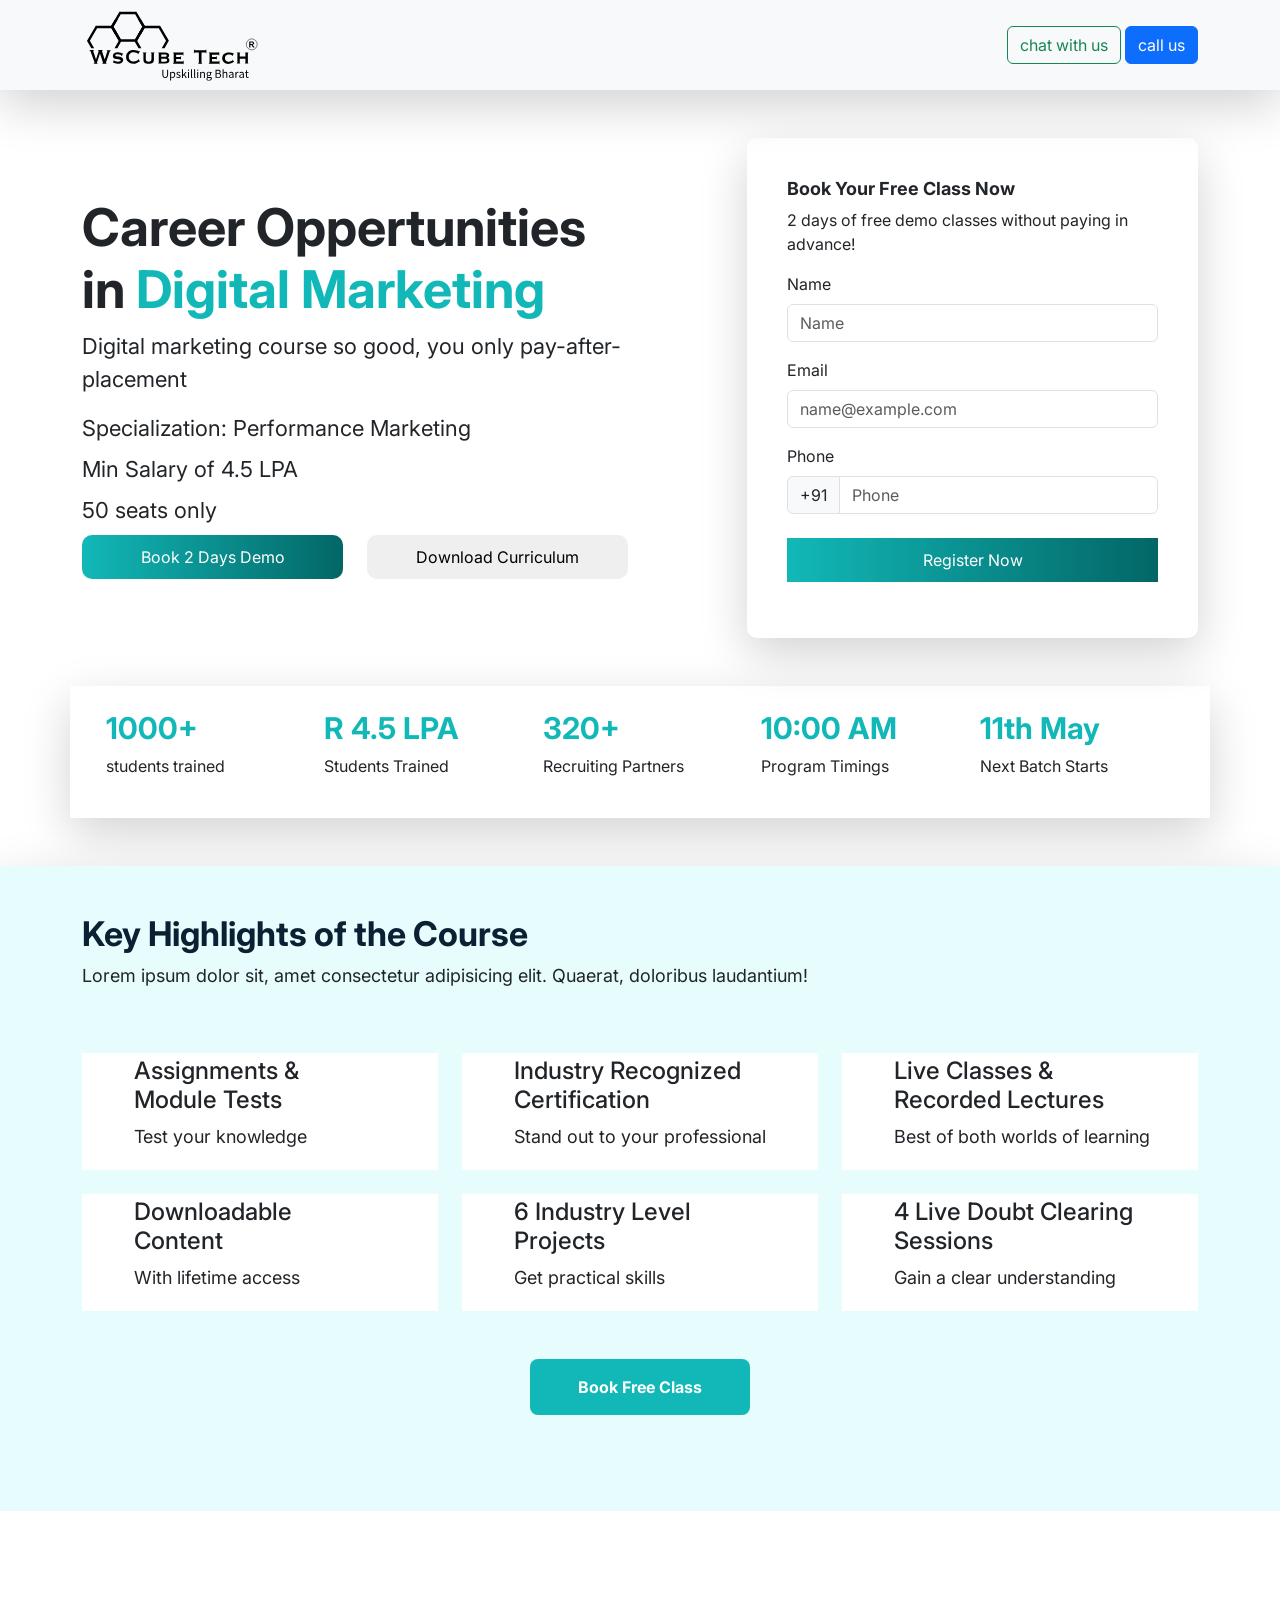
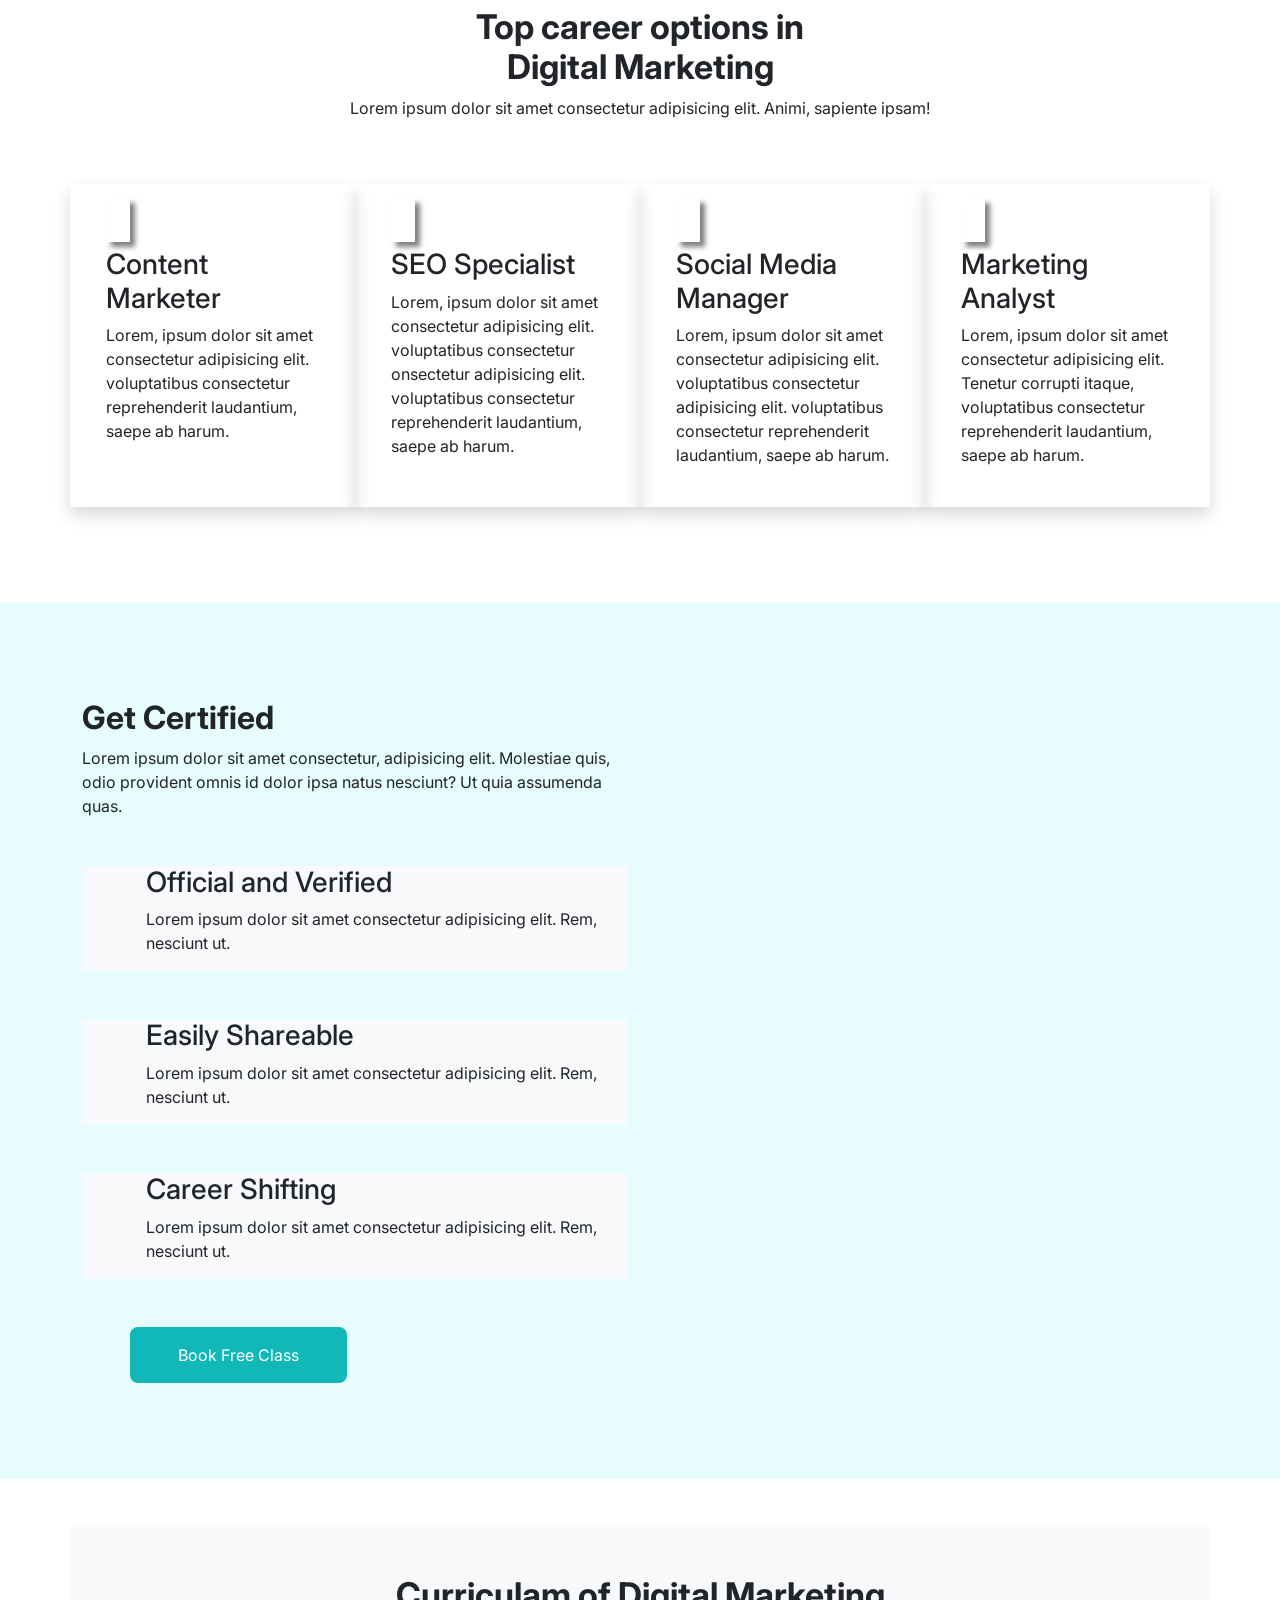
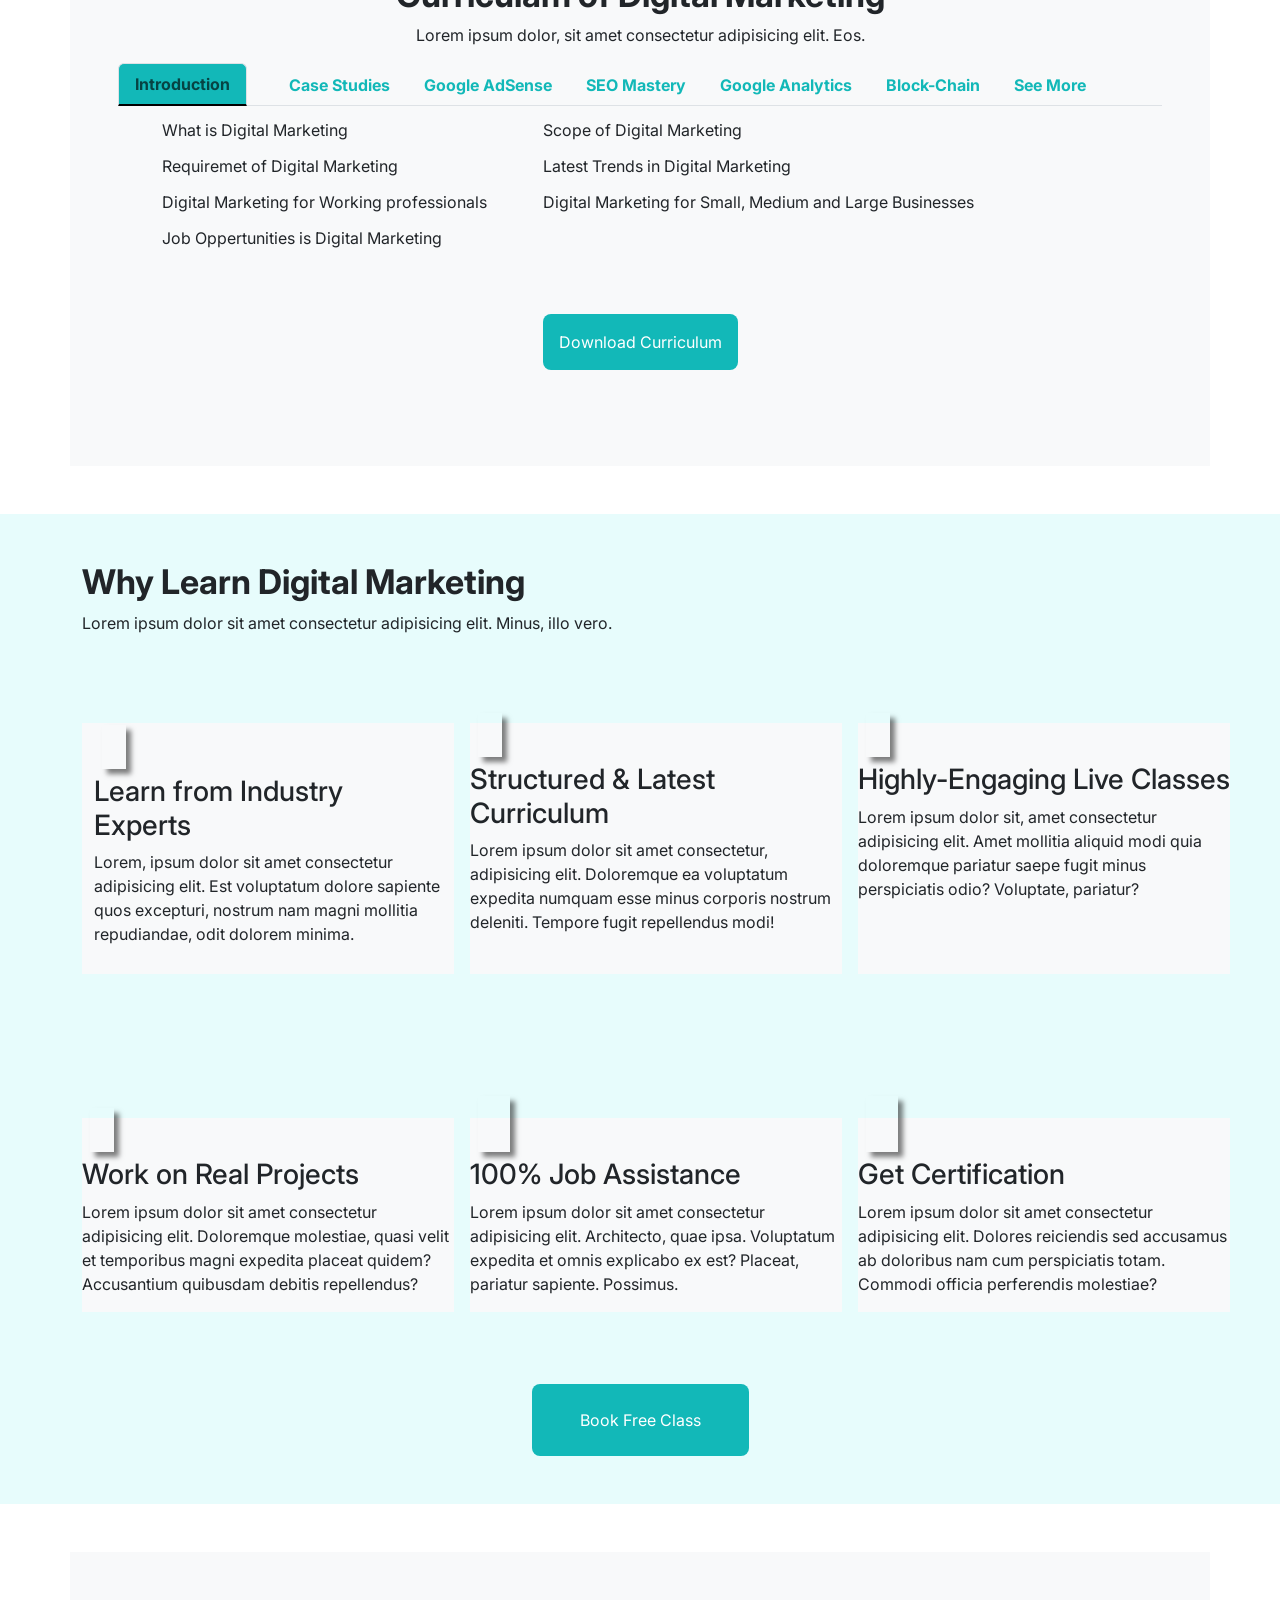
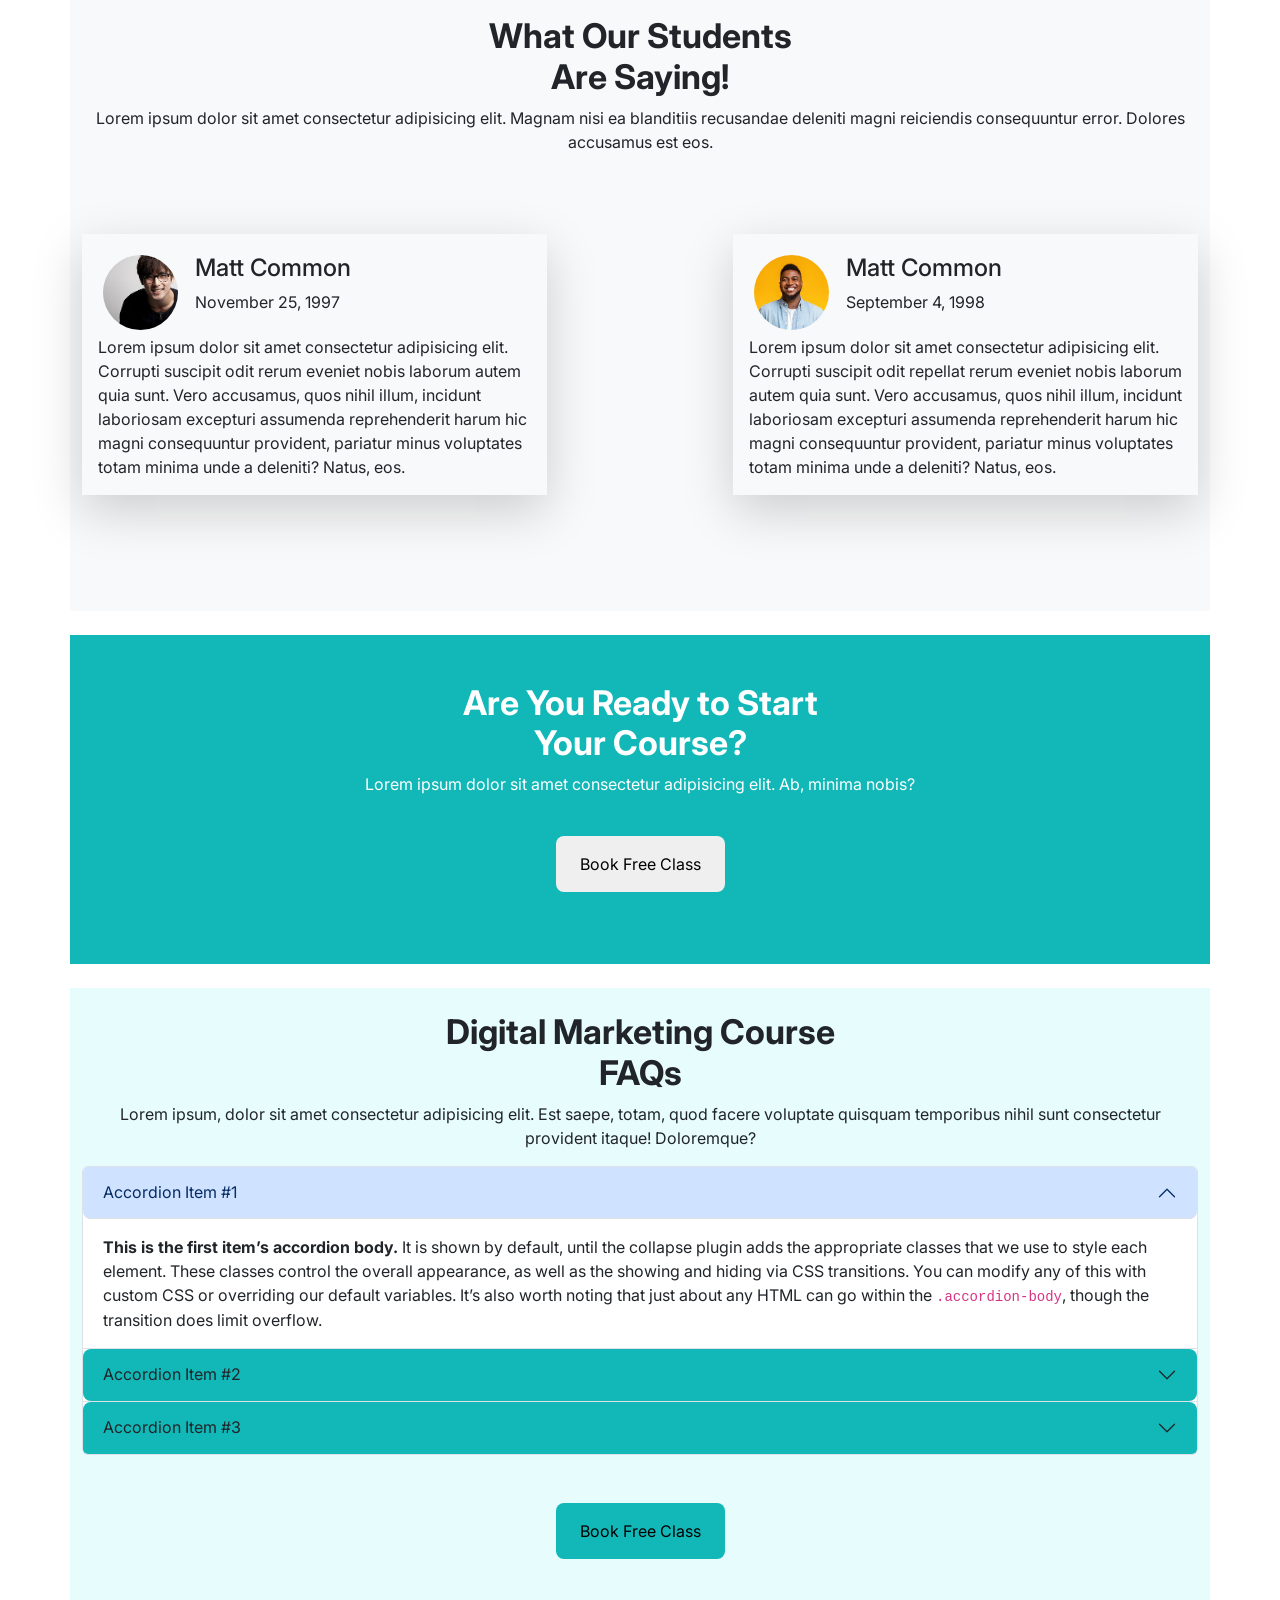
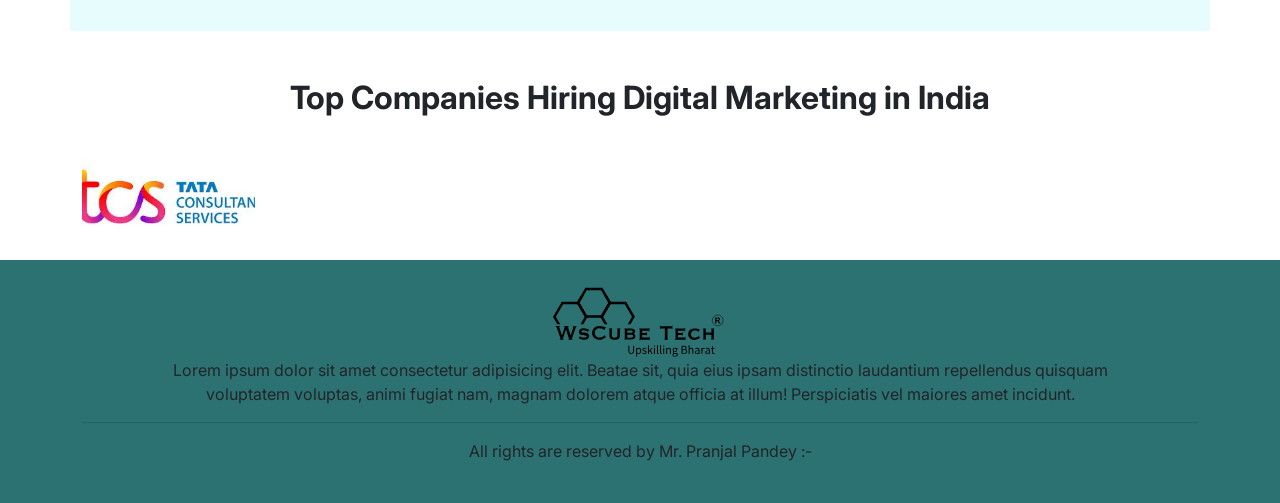
==== Ws Cube Tech/home.html @ b694e7c6 "Add files via upload # WS Cube Tech Website Clone  A clean and responsive frontend clone of the WS" ====
<!DOCTYPE html>
<html lang="en">

<head>
    <meta charset="UTF-8">
    <meta name="viewport" content="width=device-width, initial-scale=1.0">
    <link href="https://cdn.jsdelivr.net/npm/bootstrap@5.0.2/dist/css/bootstrap.min.css" rel="stylesheet"
        integrity="sha384-EVSTQN3/azprG1Anm3QDgpJLIm9Nao0Yz1ztcQTwFspd3yD65VohhpuuCOmLASjC" crossorigin="anonymous">
    <script src="https://kit.fontawesome.com/20c5dc237a.js" crossorigin="anonymous"></script>
    <title>Ws Cube Tech</title>
    <link rel="preconnect" href="https://fonts.googleapis.com">
    <link rel="preconnect" href="https://fonts.gstatic.com" crossorigin>
    <link
        href="https://fonts.googleapis.com/css2?family=Inter:ital,opsz,wght@0,14..32,100..900;1,14..32,100..900&family=Poppins:ital,wght@0,100;0,200;0,300;0,400;0,500;0,600;0,700;0,800;0,900;1,100;1,200;1,300;1,400;1,500;1,600;1,700;1,800;1,900&family=Roboto:ital,wght@0,100..900;1,100..900&family=Source+Sans+3:ital,wght@0,200..900;1,200..900&display=swap"
        rel="stylesheet">
    <link rel="stylesheet" href="css/media.css">
    <link rel="stylesheet" href="css/style.css">
    <link rel="icon" href="images/logo.svg" type="image/x-icon">
</head>

<body>
    <!--  Modal -->
    <div class="modal fade" id="staticBackdrop" data-bs-backdrop="static" data-bs-keyboard="false" tabindex="-1"
        aria-labelledby="staticBackdropLabel" aria-hidden="true">
        <div class="modal-dialog">
            <div class="modal-content">
                <div class="modal-header">
                    <h1 class="modal-title fs-5" id="staticBackdropLabel">Download Now</h1>
                    <button type="button" class="btn-close" data-bs-dismiss="modal" aria-label="Close"></button>
                </div>
                <div class="modal-body">
                    <form action="" class="bannerForm p-3 ">
                        <h2>Download Confirmation</h2>
                        <p>This document will download into the Chrome</p>
                        <div class="mb-3">
                            <label class="form-label">Name</label>
                            <input type="text" class="form-control" id="exampleFormControlInput1" placeholder="Name">
                        </div>
                        <div class="mb-3">
                            <label class="form-label">Email </label>
                            <input type="email" class="form-control" id="exampleFormControlInput2"
                                placeholder="name@example.com">
                        </div>

                        <div class=" mb-3">
                            <label class="form-label"> Phone</label>

                            <div class="input-group ">
                                <span class="input-group-text">+91</span>
                                <input type="text" class="form-control" id="floatingInputGroup1" placeholder="Phone">

                            </div>
                            <div class="mt-4">
                                <button>Register Now</button>
                            </div>
                        </div>
                    </form>
                </div>

            </div>
        </div>
    </div>
    <!-- modal-2 for booking Demo -->
    <div class="modal fade" id="demoNow" data-bs-backdrop="static" data-bs-keyboard="false" tabindex="-1"
        aria-labelledby="staticBackdropLabel" aria-hidden="true">
        <div class="modal-dialog">
            <div class="modal-content">
                <div class="modal-header">
                    <h1 class="modal-title fs-5" id="staticBackdropLabel">Enquire Now</h1>
                    <button type="button" class="btn-close" data-bs-dismiss="modal" aria-label="Close"></button>
                </div>
                <div class="modal-body">
                    <form action="" class="bannerForm p-3 ">
                        <h2>Book Your Free Class Now</h2>
                        <p>2 days of free demo classes without paying in advance!</p>
                        <div class="mb-3">
                            <label class="form-label">Name</label>
                            <input type="text" class="form-control" id="exampleFormControlInput1" placeholder="Name">
                        </div>


                        <div class=" mb-3">
                            <label class="form-label"> Phone</label>

                            <div class="input-group">
                                <span class="input-group-text">+91</span>
                                <input type="text" class="form-control" id="floatingInputGroup1" placeholder="Phone">

                            </div>
                            <div class="mt-4">
                                <button>Register Now</button>
                            </div>
                        </div>
                    </form>
                </div>

            </div>
        </div>
    </div>

    <header class="container-fluid py-2 shadow-lg position-sticky bg-light top-0 ">
        <div class="container">
            <div class="row align-items-center">
                <figure class="col-lg-6  mb-0 pb-0">
                    <img class="logo" src="images/logo.svg" alt="">
                </figure>
                <div class="col-lg-6  btn-outer d-flex justify-content-end gap-4">

                    <div><button class="btn btn-outline-success whatsappbtn"> <i class="fa-brands fa-whatsapp"></i> chat
                            with us </button>
                        <button class="btn btn-primary call"> <i class="fa-solid fa-phone"></i> call us</button>
                    </div>
                </div>
            </div>
        </div>

    </header>

    <section class="container-fluid py-lg-5 py-sm-4 py-3">

        <div class="container">
            <div class="row justify-content-between align-items-center">
                <div class="col-lg-6 bannerContent">
                    <h1>Career Oppertunities in <span>Digital Marketing</span></h1>
                    <p>Digital marketing course so good, you only pay-after-placement</p>
                    <ul class="m-0 p-0">
                        <li class="mb-2"> <i class="fa-solid fa-circle-check"></i> Specialization: Performance Marketing
                        </li>
                        <li class="mb-2"> <i class="fa-solid fa-circle-check"></i> Min Salary of 4.5 LPA</li>
                        <li class="mb-2"> <i class="fa-solid fa-circle-check"></i> 50 seats only</li>
                    </ul>
                    <div class="bannerContentBtn d-flex gap-4">
                        <button data-bs-toggle="modal" data-bs-target="#demoNow">Book 2 Days Demo</button>
                        <button data-bs-toggle="modal" data-bs-target="#staticBackdrop"><i
                                class="fa-solid fa-download"></i> Download Curriculum</button>
                    </div>
                </div>
                <div class="col-lg-5">
                    <form action="" class="bannerForm shadow-lg ">
                        <h2>Book Your Free Class Now</h2>
                        <p>2 days of free demo classes without paying in advance!</p>
                        <div class="mb-3">
                            <label class="form-label">Name</label>
                            <input type="text" class="form-control" id="exampleFormControlInput1" placeholder="Name">
                        </div>
                        <div class="mb-3">
                            <label class="form-label">Email </label>
                            <input type="email" class="form-control" id="exampleFormControlInput2"
                                placeholder="name@example.com">
                        </div>

                        <div class=" mb-3">
                            <label class="form-label"> Phone</label>

                            <div class="input-group">
                                <span class="input-group-text">+91</span>
                                <input type="text" class="form-control" id="floatingInputGroup1" placeholder="Phone">

                            </div>
                            <div class="mt-4">
                                <button>Register Now</button>
                            </div>
                        </div>
                    </form>
                </div>
            </div>

        </div>
        <div class="container shadow-lg mt-5 ">
            <div class="row p-4 counterSection">
                <div class="col">
                    <h1>1000+</h1>
                    <p> students trained</p>
                </div>
                <div class="col">
                    <h1>R 4.5 LPA</h1>
                    <p>Students Trained</p>
                </div>
                <div class="col">
                    <h1>320+</h1>
                    <p>Recruiting Partners</p>
                </div>
                <div class="col">
                    <h1>10:00 AM</h1>
                    <p>Program Timings</p>
                </div>
                <div class="col">
                    <h1>11th May</h1>
                    <p>Next Batch Starts</p>
                </div>

            </div>
        </div>
    </section>
    <section class=" container-fluid highlights-section py-5 shadow-lg">
        <div class="container">
            <div class="row mb-5">
                <div class="col-12">
                    <h2>Key Highlights of the Course</h2>
                    <p>Lorem ipsum dolor sit, amet consectetur adipisicing elit. Quaerat, doloribus laudantium!</p>
                </div>
            </div>


            <div class="row gy-4 align-items-center">

                <div class=" col-lg-4 col-sm-6 col-12">
                    <div class="bg-white p-1 highlightItems align-items-start d-flex gap-5">
                        <p><i class="fa-solid fa-folder"></i></p>
                        <div>
                            <h4>Assignments & <br>Module Tests</h4>
                            <p>Test your knowledge</p>
                        </div>
                    </div>
                </div>
                <div class=" col-lg-4 col-sm-6 col-12">
                    <div class="bg-white p-1 highlightItems align-items-start d-flex gap-5">
                        <p><i class="fa-solid fa-star"></i></p>
                        <div>
                            <h4>Industry Recognized<br>Certification</h4>
                            <p>Stand out to your professional</p>
                        </div>
                    </div>
                </div>
                <div class=" col-lg-4 col-sm-6 col-12">
                    <div class="bg-white p-1 highlightItems align-items-start d-flex gap-5">
                        <p><i class="fa-solid fa-video"></i></p>
                        <div>
                            <h4>Live Classes & <br>Recorded Lectures</h4>
                            <p>Best of both worlds of learning </p>
                        </div>
                    </div>
                </div>
                <div class=" col-lg-4 col-sm-6 col-12">
                    <div class="bg-white p-1 highlightItems align-items-start d-flex gap-5">
                        <p><i class="fa-solid fa-download"></i></p>
                        <div>
                            <h4>Downloadable <br>Content</h4>
                            <p>With lifetime access</p>
                        </div>
                    </div>
                </div>
                <div class=" col-lg-4 col-sm-6 col-12">
                    <div class="bg-white p-1 highlightItems align-items-start d-flex gap-5">
                        <p><i class="fa-solid fa-folder"></i></p>
                        <div>
                            <h4>6 Industry Level <br>Projects</h4>
                            <p>Get practical skills</p>
                        </div>
                    </div>
                </div>
                <div class=" col-lg-4 col-sm-6 col-12">
                    <div class="bg-white p-1 highlightItems align-items-start d-flex gap-5">
                        <p><i class="fa-solid fa-rocketchat"></i></p>
                        <div>
                            <h4>4 Live Doubt Clearing <br>Sessions</h4>
                            <p>Gain a clear understanding</p>
                        </div>
                    </div>
                </div>
            </div>
            <div class="highlightsButton d-flex justify-content-center">
                <button class=" py-3 my-5 px-5 ">Book Free Class</button>
            </div>
        </div>

    </section>
    <section class="container-fluid marketing-section py-5 bg-white">
        <div class="container">
             <div class="row text-center py-5">
                <h1 >Top career options in <br>Digital Marketing</h1>
                <p>Lorem ipsum dolor sit amet consectetur adipisicing elit. Animi, sapiente ipsam!</p>
            </div>
            <div class="row  g-4">
                <div class="digitalMarketing col-lg-3 col-sm-6 shadow ">
                    <div class="marketingImages p-4">
                        <p><i class="fa-solid fa-pen-to-square"></i></p>
                        <h3>Content Marketer</h3>
                        <p>Lorem, ipsum dolor sit amet consectetur adipisicing elit. voluptatibus consectetur
                            reprehenderit laudantium, saepe ab harum.</p>
                    </div>

                </div>
                <div class="digitalMarketing col-lg-3 col-sm-6 shadow">
                    <div class="marketingImages p-4">
                        <p><i class="fa-solid fa-magnifying-glass"></i></p>
                        <h3>SEO Specialist</h3>
                        <p>Lorem, ipsum dolor sit amet consectetur adipisicing elit. voluptatibus consectetur onsectetur adipisicing elit. voluptatibus consectetur
                            reprehenderit laudantium, saepe ab harum.</p>
                    </div>

                </div>
                <div class="digitalMarketing col-lg-3 col-sm-6 shadow">
                    <div class="marketingImages p-4">
                        <p><i class="fa-solid fa-people-group"></i></p>
                        <h3>Social Media Manager</h3>
                        <p>Lorem, ipsum dolor sit amet consectetur  adipisicing elit. voluptatibus consectetur  adipisicing elit. voluptatibus consectetur
                            reprehenderit laudantium, saepe ab harum.</p>
                    </div>

                </div>
                <div class=" digitalMarketing col-lg-3 col-sm-6 shadow">
                    <div class="marketingImages p-4">
                        <p><i class="fa-brands fa-facebook-messenger"></i></p>
                        <h3>Marketing Analyst</h3>
                        <p>Lorem, ipsum dolor sit amet consectetur adipisicing elit. Tenetur corrupti itaque,
                            voluptatibus consectetur reprehenderit laudantium, saepe ab harum.</p>
                    </div>

                </div>
            </div>
        </div>
    </section>
    <!-- certification section  -->
    <section class="certification conatiner-fluid my-5">
        <div class="container">
           
            <div class="row py-5 my-4  align-items-center">
                <div class="col-lg-6  ">
                    <div class="certificationContent my-5">
                        <h1>Get Certified</h1>
                        <p>Lorem ipsum dolor sit amet consectetur, adipisicing elit. Molestiae quis, odio provident
                            omnis id
                            dolor ipsa natus nesciunt? Ut quia assumenda quas.</p>
                    </div>
                    <div class="cer-rows d-flex flex-column gap-5">
                        <div
                            class="d-flex gap-3 justify-content-flex-start align-items-center certification-line bg-light ">
                            <div class="certificationLinks gx-5">
                                <p><i class="fa-brands fa-instagram p-4"></i></p>
                            </div>
                            <div class="gx-3">
                                <h3>Official and Verified</h3>
                                <p>Lorem ipsum dolor sit amet consectetur adipisicing elit. Rem, nesciunt ut.</p>
                            </div>
                        </div>
                        <div
                            class="d-flex gap-3 justify-content-flex-start align-items-center certification-line bg-light ">
                            <div class="certificationLinks gx-5">
                                <p><i class="fa-solid fa-paper-plane p-4"></i></p>
                            </div>
                            <div class="gx-3">
                                <h3>Easily Shareable</h3>
                                <p>Lorem ipsum dolor sit amet consectetur adipisicing elit. Rem, nesciunt ut.</p>
                            </div>
                        </div>
                        <div
                            class="d-flex gap-3 justify-content-flex-start align-items-center certification-line bg-light ">
                            <div class="certificationLinks gx-5">
                                <p><i class="fa-brands fa-facebook-messenger p-4"></i></p>
                            </div>
                            <div class="gx-3">
                                <h3>Career Shifting</h3>
                                <p>Lorem ipsum dolor sit amet consectetur adipisicing elit. Rem, nesciunt ut.</p>
                            </div>
                        </div>
                    </div>


                    <button class="certificationButton m-5 px-5 py-3">Book Free Class</button>


                </div>
                <div class="col-lg-6  d-flex justify-content-end certificationImage">
                    <img src="https://courses.wscubetech.com/s/pages/assets/images/certificate_2.gif" alt=""
                        class="img-fluid ">
                </div>
            </div>
        </div>
    </section>
    <!-- digital marketing  -->
    <section class="container-fluid">
        <div class="container my-5 p-5 bg-light ">
            <div class="row curriculum">
                <div class="text-center">
                    <h1>Curriculam of Digital Marketing</h1>
                    <p>Lorem ipsum dolor, sit amet consectetur adipisicing elit. Eos.</p>
                </div>
                <div class="tabbings">
                    <nav>
                        <div class="nav nav-tabs my-tabbings" id="nav-tab" role="tablist">
                            <button class="nav-link active" id="nav-home-tab" data-bs-toggle="tab"
                                data-bs-target="#nav-home" type="button" role="tab" aria-controls="nav-home"
                                aria-selected="true">Introduction</button>
                            <button class="nav-link" id="nav-profile-tab" data-bs-toggle="tab"
                                data-bs-target="#nav-profile" type="button" role="tab" aria-controls="nav-profile"
                                aria-selected="false">Case Studies</button>
                            <button class="nav-link" id="nav-contact-tab" data-bs-toggle="tab"
                                data-bs-target="#nav-contact" type="button" role="tab" aria-controls="nav-contact"
                                aria-selected="false">Google AdSense</button>
                            <button class="nav-link" id="nav-seo-tab" data-bs-toggle="tab"
                                data-bs-target="#nav-seo" type="button" role="tab" aria-controls="nav-seo"
                                aria-selected="false">SEO Mastery</button>
                            <button class="nav-link" id="nav-analic-tab" data-bs-toggle="tab"
                                data-bs-target="#nav-analic" type="button" role="tab" aria-controls="nav-analic"
                                aria-selected="false">Google Analytics</button>
                            <button class="nav-link" id="nav-disabled-tab" data-bs-toggle="tab"
                                data-bs-target="#nav-bchain" type="button" role="tab" aria-controls="nav-bchain"
                                aria-selected="false">Block-Chain</button>
                            <button class="nav-link" id="nav-more-tab" data-bs-toggle="tab"
                                data-bs-target="#nav-more" type="button" role="tab" aria-controls="nav-more"
                                aria-selected="false">   See More</button>
                        </div>
                    </nav>
                    <div class="tab-content" id="nav-tabContent">
                        <div class="tab-pane fade show active " id="nav-home" role="tabpanel"
                            aria-labelledby="nav-home-tab" tabindex="0">
                            <div class="listed-items d-flex">
                                <div >
                                    <ul>
                                        <li><i class="fa-regular fa-circle-check"></i>
                                            What is Digital Marketing </li>
                                        <li><i class="fa-regular fa-circle-check"></i>
                                            Requiremet of Digital Marketing </li>
                                        <li><i class="fa-regular fa-circle-check"></i>
                                            Digital Marketing for Working professionals </li>
                                        <li><i class="fa-regular fa-circle-check"></i>
                                            Job Oppertunities is Digital Marketing
                                        </li>
                                    </ul>
                                </div>
                                <div>
                                    <ul>
                                        <li><i class="fa-regular fa-circle-check"></i>
                                        Scope of Digital Marketing
                                    </li>
                                    <li><i class="fa-regular fa-circle-check"></i> 
                                        Latest Trends in Digital Marketing
                                    </li>
                                    <li><i class="fa-regular fa-circle-check"></i> 
                                        Digital Marketing for Small, Medium and Large Businesses
                                    </li>
                                    </ul>
                                </div>
                            </div>
                        </div>
                        <div class="tab-pane fade" id="nav-profile" role="tabpanel" aria-labelledby="nav-profile-tab"
                            tabindex="0">Lorem ipsum dolor sit amet consectetur, adipisicing elit. Aliquam molestiae, non voluptas sint possimus cum doloremque odit, veniam ex quae debitis voluptates tenetur. Eligendi eveniet modi aliquam? Iste sed debitis eveniet! Consectetur fuga sapiente maxime, quasi, cum ut sed voluptates iste nam maiores quaerat, debitis consequatur animi laboriosam quas voluptas eos commodi neque voluptatum. Repellendus.</div>
                        <div class="tab-pane fade" id="nav-contact" role="tabpanel" aria-labelledby="nav-contact-tab"
                            tabindex="0">Lorem ipsum dolor sit amet consectetur adipisicing elit. Autem vel eius aliquid molestiae, ea ipsam perferendis, molestias modi voluptatem quisquam aliquam, asperiores eligendi esse consequatur ex. Similique recusandae voluptatem cumque eveniet error enim tenetur. Nostrum saepe repudiandae maxime autem voluptatibus. Magni vel nobis facere laudantium, explicabo dolorum architecto, dignissimos harum cumque laboriosam molestias mollitia ab repellat officia quod et sed, cum ad vero sit neque corporis tempora natus voluptatem. Doloribus porro modi voluptates saepe inventore adipisci accusamus minus nemo quos, tenetur molestias fugit delectus distinctio possimus. Facilis, illum.</div>
                        <div class="tab-pane fade" id="nav-seo" role="tabpanel" aria-labelledby="nav-seo-tab"
                            tabindex="0">Lorem ipsum dolor sit, amet consectetur adipisicing elit. Alias incidunt eum ratione consectetur cum, reprehenderit nisi quam id iure consequuntur, recusandae aut sit commodi reiciendis provident eos aliquam harum tempore quia, vitae tenetur voluptas deleniti nesciunt cumque. Doloremque ipsa, obcaecati numquam quo id quaerat perspiciatis nisi labore, molestiae suscipit inventore blanditiis ab veniam. Neque, molestias. Sint similique possimus quos in odit praesentium rerum animi deleniti labore beatae quas omnis officia voluptas sunt ipsam architecto accusantium, sapiente nam repellendus cumque qui corrupti dolor. Saepe, rerum, amet dolores illum, repudiandae animi doloremque totam expedita veniam dolor in. Iure nostrum odio odit autem! </div>
                        <div class="tab-pane fade" id="nav-analic" role="tabpanel" aria-labelledby="nav-analic-tab"
                            tabindex="0">Lorem, ipsum dolor sit amet consectetur adipisicing elit. Sunt iste recusandae dolor, necessitatibus ipsam repellat explicabo, nulla illo, maiores sequi modi? Fugit consequuntur quidem provident explicabo debitis molestiae cumque ea dolore quas delectus perspiciatis, sint pariatur magnam natus saepe beatae a culpa hic, porro minus veniam at! Dolor aperiam quibusdam velit placeat, provident ratione inventore accusantium iure perspiciatis similique sint illo, atque dolore facere. Natus quos corrupti dolor molestias illo molestiae? Reiciendis odio doloribus, omnis temporibus illum odit sapiente. Officia, consectetur unde? Praesentium eligendi voluptatem temporibus? Eius, ipsa nisi recusandae quisquam libero totam, quia facilis repellat non eaque nemo sequi! </div>
                        <div class="tab-pane fade" id="nav-bchain" role="tabpanel" aria-labelledby="nav-bchain-tab"
                            tabindex="0">Lorem ipsum dolor, sit amet consectetur adipisicing elit. Hic, ut natus unde fugit vel assumenda sequi soluta nemo optio minima iure dignissimos perferendis blanditiis rerum magnam necessitatibus quisquam, praesentium quam. Et facilis maiores praesentium dolore laboriosam quisquam possimus quaerat hic iusto distinctio iste, explicabo impedit. Magnam eligendi obcaecati explicabo architecto, deleniti perferendis accusamus quidem aliquid esse ad eos corrupti dignissimos iste, impedit aut necessitatibus atque voluptatum reiciendis. Amet, adipisci aliquam suscipit maiores doloribus sapiente dolorem molestias aliquid saepe reprehenderit quaerat fugiat repellendus et neque doloremque tenetur laborum iusto, repellat voluptatum corrupti odit alias. Modi veniam nostrum ad, iusto cupiditate corrupti? </div>
                        <div class="tab-pane fade" id="nav-more" role="tabpanel" aria-labelledby="nav-more-tab"
                            tabindex="0">Lorem ipsum dolor, sit amet consectetur adipisicing elit. Hic, ut natus unde fugit vel assumenda sequi soluta nemo optio minima iure dignissimos perferendis blanditiis rerum magnam necessitatibus quisquam, praesentium quam. Et facilis maiores praesentium dolore laboriosam quisquam possimus quaerat hic iusto distinctio iste, explicabo impedit. Magnam eligendi obcaecati explicabo architecto, deleniti perferendis accusamus quidem aliquid esse ad eos corrupti dignissimos iste, impedit aut necessitatibus atque voluptatum reiciendis. Amet, adipisci aliquam suscipit maiores doloribus sapiente dolorem molestias aliquid saepe reprehenderit quaerat fugiat repellendus et neque doloremque tenetur laborum iusto, repellat voluptatum corrupti odit alias. Modi veniam nostrum ad, iusto cupiditate corrupti? </div>
                    </div>
                </div>
            </div>
            <div class="text-center"> <button class="py-3 px-3  my-5 curriculumButton">Download Curriculum</button>
            </div>
        </div>

    </section>
    <!-- why learn digi-marketing  -->
    <section class="container-fluid whyDigi">
        <div class="container my-5 py-5">
            <div class="row ">
                <div>
                    <h1>Why Learn Digital Marketing</h1>
                    <p>Lorem ipsum dolor sit amet consectetur adipisicing elit. Minus, illo vero.</p>
                </div>
                <div class="d-flex gap-3 py-4 my-5">
                    
                    <div class="col-lg-4 bg-light whyDigi-boxes">
                        <p><i class="fa-solid fa-user-group "></i></p>
                        <h3>Learn from Industry Experts</h3>
                        <p>Lorem, ipsum dolor sit amet consectetur adipisicing elit. Est voluptatum dolore sapiente quos excepturi, nostrum nam magni mollitia repudiandae, odit dolorem minima. </p>
                    </div>
                    <div class="col-lg-4 bg-light">
                        <p><i class="fa-solid fa-desktop  "></i></p>
                        <h3>Structured & Latest Curriculum</h3>
                        <p>Lorem ipsum dolor sit amet consectetur, adipisicing elit. Doloremque ea voluptatum expedita numquam esse minus corporis nostrum deleniti. Tempore fugit repellendus modi! </p>
                    </div>
                    <div class="col-lg-4 bg-light">
                        <p><i class="fa-solid fa-circle-play"></i></p>
                        <h3>Highly-Engaging Live Classes</h3>
                        <p>Lorem ipsum dolor sit, amet consectetur adipisicing elit. Amet mollitia aliquid modi quia doloremque pariatur saepe fugit minus perspiciatis odio? Voluptate, pariatur? </p>
                    </div>
                </div>
                <div class="d-flex gap-3 py-4 my-5 whyDigi-boxes">
                    <div class="col-lg-4 bg-light">
                        <p><i class="fa-solid fa-file-lines "></i></p>
                        <h3>Work on Real Projects</h3>
                        <p>Lorem ipsum dolor sit amet consectetur adipisicing elit. Doloremque molestiae, quasi velit et temporibus magni expedita placeat quidem? Accusantium quibusdam debitis repellendus? </p>
                    </div>
                    <div class="col-lg-4 bg-light">
                        <p><i class="fa-solid fa-id-card px-3 pt-4"></i></p>
                        <h3>100% Job Assistance</h3>
                        <p>Lorem ipsum dolor sit amet consectetur adipisicing elit. Architecto, quae ipsa. Voluptatum expedita et omnis explicabo ex est? Placeat, pariatur sapiente. Possimus.</p>
                    </div>
                    <div class="col-lg-4 bg-light">
                        <p><i class="fa-solid fa-certificate px-3 pt-4"></i></p>
                        <h3>Get Certification</h3>
                        <p>Lorem ipsum dolor sit amet consectetur adipisicing elit. Dolores reiciendis sed accusamus ab doloribus nam cum perspiciatis totam. Commodi officia perferendis molestiae?</p>
                    </div>
                </div>
                <div class="text-center">
                    <button class="py-4 px-5 whyButton">Book Free Class</button>
                </div>
            </div>
        </div>
    </section>

    <section class="container-fluid">
        <div class="container py-5 bg-light">
            <div class="row my-3 what">
                <div class="students text-center">
                    <h1>What Our Students <br> Are Saying!</h1>
                    <p>Lorem ipsum dolor sit amet consectetur adipisicing elit. Magnam nisi ea blanditiis recusandae
                        deleniti magni reiciendis consequuntur error. Dolores accusamus est eos.</p>

                </div>
                <div class="d-flex my-3  justify-content-between  py-5  gap-5 mb-1 ">
                    <div class="col-lg-5 col-sm-2 shadow-lg p-3 ">
                        <div class="profile d-flex align-items-center ">
                            <div><img src="images/profile1.png" alt=""></div>
                            <div class="dob "><h4>Matt Common</h4>
                            <p>November 25, 1997</p></div>
                        </div>
                        <div>Lorem ipsum dolor sit amet consectetur adipisicing elit. Corrupti suscipit odit rerum
                            eveniet nobis laborum autem quia sunt. Vero accusamus, quos nihil illum, incidunt
                            laboriosam excepturi assumenda reprehenderit harum hic magni consequuntur provident,
                            pariatur minus voluptates totam minima unde a deleniti? Natus, eos.</div>
                    </div>
                    <div class="col-lg-5 p-3 col-sm-2 shadow-lg">
                        <div class="profile d-flex align-items-center">
                            <div><img src="images/profile2.png" alt=""></div>
                            <div class="dob"><h4>Matt Common</h4>
                            <p>September 4, 1998</p></div>
                        </div>
                        <div>Lorem ipsum dolor sit amet consectetur adipisicing elit. Corrupti suscipit odit repellat
                            rerum eveniet nobis laborum autem quia sunt. Vero accusamus, quos nihil illum, incidunt
                            laboriosam excepturi assumenda reprehenderit harum hic magni consequuntur provident,
                            pariatur minus voluptates totam minima unde a deleniti? Natus, eos.</div>
                    </div>


                </div>
            </div>
        </div>

    </section>
    <section class="container-fluid">
        <div class="container  ReadyClass">
            <div class="row text-center my-4 py-5">
                <h2>Are You Ready to Start <br>Your Course?</h2>
                <p>Lorem ipsum dolor sit amet consectetur adipisicing elit. Ab, minima nobis?</p>
                <div class="readyButton my-4"><button class=" py-3 px-4">Book Free Class</button></div>
            </div>
        </div>
    </section>
    <section class="container-fluid">
        <div class="container my-4">
            <div class="row py-4 faqs">
                <div class="text-center">
                    <h2>Digital Marketing Course <br> FAQs</h2>
                    <p>Lorem ipsum, dolor sit amet consectetur adipisicing elit. Est saepe, totam, quod facere voluptate
                        quisquam temporibus nihil sunt consectetur provident itaque! Doloremque?</p>
                </div>
                <div>
                    <div class="accordion" id="accordionExample">
                        <div class="accordion-item">
                            <h2 class="accordion-header">
                                <button class="accordion-button" type="button" data-bs-toggle="collapse"
                                    data-bs-target="#collapseOne" aria-expanded="true" aria-controls="collapseOne">
                                    Accordion Item #1
                                </button>
                            </h2>
                            <div id="collapseOne" class="accordion-collapse collapse show"
                                data-bs-parent="#accordionExample">
                                <div class="accordion-body">
                                    <strong>This is the first item’s accordion body.</strong> It is shown by default,
                                    until the collapse plugin adds the appropriate classes that we use to style each
                                    element. These classes control the overall appearance, as well as the showing and
                                    hiding via CSS transitions. You can modify any of this with custom CSS or overriding
                                    our default variables. It’s also worth noting that just about any HTML can go within
                                    the <code>.accordion-body</code>, though the transition does limit overflow.
                                </div>
                            </div>
                        </div>
                        <div class="accordion-item">
                            <h2 class="accordion-header">
                                <button class="accordion-button collapsed" type="button" data-bs-toggle="collapse"
                                    data-bs-target="#collapseTwo" aria-expanded="false" aria-controls="collapseTwo">
                                    Accordion Item #2
                                </button>
                            </h2>
                            <div id="collapseTwo" class="accordion-collapse collapse"
                                data-bs-parent="#accordionExample">
                                <div class="accordion-body">
                                    <strong>This is the second item’s accordion body.</strong> It is hidden by default,
                                    until the collapse plugin adds the appropriate classes that we use to style each
                                    element. These classes control the overall appearance, as well as the showing and
                                    hiding via CSS transitions. You can modify any of this with custom CSS or overriding
                                    our default variables. It’s also worth noting that just about any HTML can go within
                                    the <code>.accordion-body</code>, though the transition does limit overflow.
                                </div>
                            </div>
                        </div>
                        <div class="accordion-item">
                            <h2 class="accordion-header">
                                <button class="accordion-button collapsed" type="button" data-bs-toggle="collapse"
                                    data-bs-target="#collapseThree" aria-expanded="false" aria-controls="collapseThree">
                                    Accordion Item #3
                                </button>
                            </h2>
                            <div id="collapseThree" class="accordion-collapse collapse"
                                data-bs-parent="#accordionExample">
                                <div class="accordion-body">
                                    <strong>This is the third item’s accordion body.</strong> It is hidden by default,
                                    until the collapse plugin adds the appropriate classes that we use to style each
                                    element. These classes control the overall appearance, as well as the showing and
                                    hiding via CSS transitions. You can modify any of this with custom CSS or overriding
                                    our default variables. It’s also worth noting that just about any HTML can go within
                                    the <code>.accordion-body</code>, though the transition does limit overflow.
                                </div>
                            </div>
                        </div>
                    </div>
                </div>
                <div class="text-center faqs"><button class="py-3 px-4 my-5">Book Free Class</button></div>

            </div>
        </div>
    </section>
    <section class="container-fluid ">
        <div class="container">
            <div class="row py-4 companies-logo">
                <div class="text-center">
                    <h2>Top Companies Hiring Digital Marketing in India</h2>
                </div>
                
            </div>
            <div class="row g-3 align-items-center">
                <div class="col-sm-2"><img src="images/logo1.png" class="img-fluid" alt=""></div>
                <div class="col-sm-2">
                    <img src="https://images.seeklogo.com/logo-png/34/2/redbus-logo-png_seeklogo-347983.png" class="img-fluid" alt="">
                </div>
                <div class="col-sm-2">
                    <img src="https://damassets.autodesk.net/content/dam/mgs/mgs/brand-elements/autodesk logo/logo-formats-4colorR1-1378x400.jpg" alt="" class="img-fluid"></div>
                <div class="col-sm-2"><img src="https://sellonboard.com/wp-content/uploads/2021/09/instamojo.png" class="img-fluid" alt=""></div>

                <div class="col-sm-2"><img src="https://upload.wikimedia.org/wikipedia/commons/thumb/9/95/Infosys_logo.svg/1280px-Infosys_logo.svg.png" class="img-fluid" alt=""></div>
                <div class="col-sm-2"><img src="https://upload.wikimedia.org/wikipedia/commons/a/a0/Wipro_Primary_Logo_Color_RGB.svg" class="img-fluid" alt=""></div>
            </div>
        </div>
    </section>

    <footer class="container-fluid">
        <div class="container mt-3">
            <div class="ro py-4 m">
                <div class="text-center">
                    <img src="images/logo.svg" alt="">
                    <p>Lorem ipsum dolor sit amet consectetur adipisicing elit. Beatae sit, quia eius ipsam distinctio
                        laudantium repellendus quisquam <br>voluptatem voluptas, animi fugiat nam, magnam dolorem atque
                        officia at illum! Perspiciatis vel maiores amet incidunt.</p>
                    <hr>
                    <p>All rights are reserved by Mr. Pranjal Pandey :-</p>
                </div>
            </div>
        </div>

    </footer>
    <script src="https://cdn.jsdelivr.net/npm/bootstrap@5.0.2/dist/js/bootstrap.bundle.min.js"
        integrity="sha384-MrcW6ZMFYlzcLA8Nl+NtUVF0sA7MsXsP1UyJoMp4YLEuNSfAP+JcXn/tWtIaxVXM"
        crossorigin="anonymous"></script>
</body>

</htm
---- Ws Cube Tech/css/media.css ----
@media  (max-width: 590px){
    .profile{
        display: flex;
        flex-direction: column;
        align-items: center;
        
    }

}
---- Ws Cube Tech/css/style.css ----
*{
      font-family: "Inter", sans-serif;
}
.logo {
  filter: invert(1);
}
.bannerContent h1{
    font-size: 52px;
    font-weight: bold;
}
.bannerContent h1 span{
    color: rgb(18, 184, 184);
}
header{
    z-index: 100;
}
.bannerContent p{
    font-size: 22px;
}
.bannerContent ul{
    list-style: none;
}
.bannerContent ul li{
    font-size: 22px;
    
}
.bannerContent ul li i{
    color: rgb(18, 184, 184);
}
.bannerContentBtn button{
    width: 50%;
    padding: 10px 8px;
    border-radius: 10px;
    border: none;

}
.bannerContentBtn button:first-child{
    background: linear-gradient(to right, rgb(18, 184, 184),rgb(3, 102, 102));
    color: white;
}
.bannerForm{
    padding: 40px;
    border-radius: 10px;
}
.bannerForm h2{
    font-size: 18px;
    font-weight: 700;
}
.bannerForm button{
    width: 100%;
    padding: 10px 0;
     background: linear-gradient(to right, rgb(18, 184, 184),rgb(3, 102, 102));
    color: white;
    border: none;
}
.counterSection h1{
font-size: 30px;
font-weight: bold;
color: rgb(18, 184, 184);
}
.highlights-section{
    background-color: rgb(231, 252, 252);
}
.highlights-section h2{
    color: #0A2134;
    font-size: 34px;
    font-weight: bold;
}
.highlights-section p{
    font-size: 18px;
}
.highlightItems p i{
font-size: 32px;
color: rgb(18, 184, 184) ;
/* margin-left: 15px;
margin-top: 7px; */
}
.marketing-section h1{
    font-size: 34px ;
    font-weight: bold;
}
.marketing-section p i{
    box-shadow:5px 5px 5px rgba(0, 0, 0,0.5) ;
    padding: 12px;
    color: rgb(18, 184, 184);
}
.highlightsButton button{
    border: none;
    background-color:rgb(18, 184, 184) ;
    color: white;
    border-radius: 8px;
    font-weight: bold;
}
.certification{
    background-color:  rgb(231, 252, 252); ;
}
.certificationContent h1{
    font-size:32px ;
    font-weight: bold;
}

.certificationLinks p i {
font-size: 38px;
color: rgb(18, 184, 184);
}
.certificationButton{
    border: none;
    background-color:rgb(18, 184, 184) ;
    display: inline;
    color: white;
    border-radius: 8px;
}
.curriculum h1{
    font-size: 34px ;
    font-weight: bold;
}

.nav-tabs button{
    color:rgb(18, 184, 184) ;
    font-weight: bold;
    border:none ;
    border-bottom: 2px solid black;
}
/* better design the tabbings as add bottom border and remove the border from elsewhere */
/* check what else modifications are needed for the exact copy */
.curriculumButton{
    border: none;
    border-radius: 8px;
    background-color:rgb(18, 184, 184) ;
    color: white;
}
.whyDigi{
    background-color:  rgb(231, 252, 252); 
}
.whyDigi h1{
    font-size: 34px;
    font-weight: bold;
}
.whyDigi p i{
     box-shadow:5px 5px 5px rgba(0, 0, 0,0.5) ;
    padding: 12px;
    margin-top: 5px;
    margin-left: 8px;
    color: rgb(18, 184, 184);
    
}
.whyDigi-boxes{
    padding: 12px;
}
.whyButton{
    border: none;
    border-radius: 8px;
    color: white;
    background-color: rgb(18, 184, 184) ;
}
.what h1{
     font-size: 34px;
    font-weight: bold;
}
.profile img{
    height: 85px;
    width: 85px;
    object-fit: cover;
    border-radius: 100%;
    margin-right: 12px;
    padding: 5px;
}
.ReadyClass{
    background-color: rgb(18, 184, 184) ;
}
.ReadyClass h2{
    color: white;
    font-size: 34px;
    font-weight: bold;
}
.ReadyClass p{
    color: white;
}
.readyButton button{
    border: none;
     border-radius: 8px;
}
.faqs button{
    background-color: rgb(18, 184, 184) ;
    border: none;
    border-radius: 8px;
}
.faqs{
    background-color: rgb(231, 252, 252); 

}
.faqs h2{
    font-size: 34px;
    font-weight: bold;
}
.companies-logo h2{
     font-size: 32px;
    font-weight: bold;
}
footer img{
    filter: invert(1);
}
footer{
    background-color:  rgb(45, 114, 114) ;
    
}
.my-tabbings .nav-tabs .nav-item.show .nav-link, .nav-tabs .nav-link.active{
    background-color: rgb(18, 184, 184) ;
    border-bottom: 2px solid black;
    color: rgba(0, 0, 0, 0.637);
    margin-right: 25px;

}
.listed-items ul{
    list-style : none;

}
.listed-items li{
    margin: 12px;
}
.listed-items i{
    color: rgb(18, 184, 184) ;
}
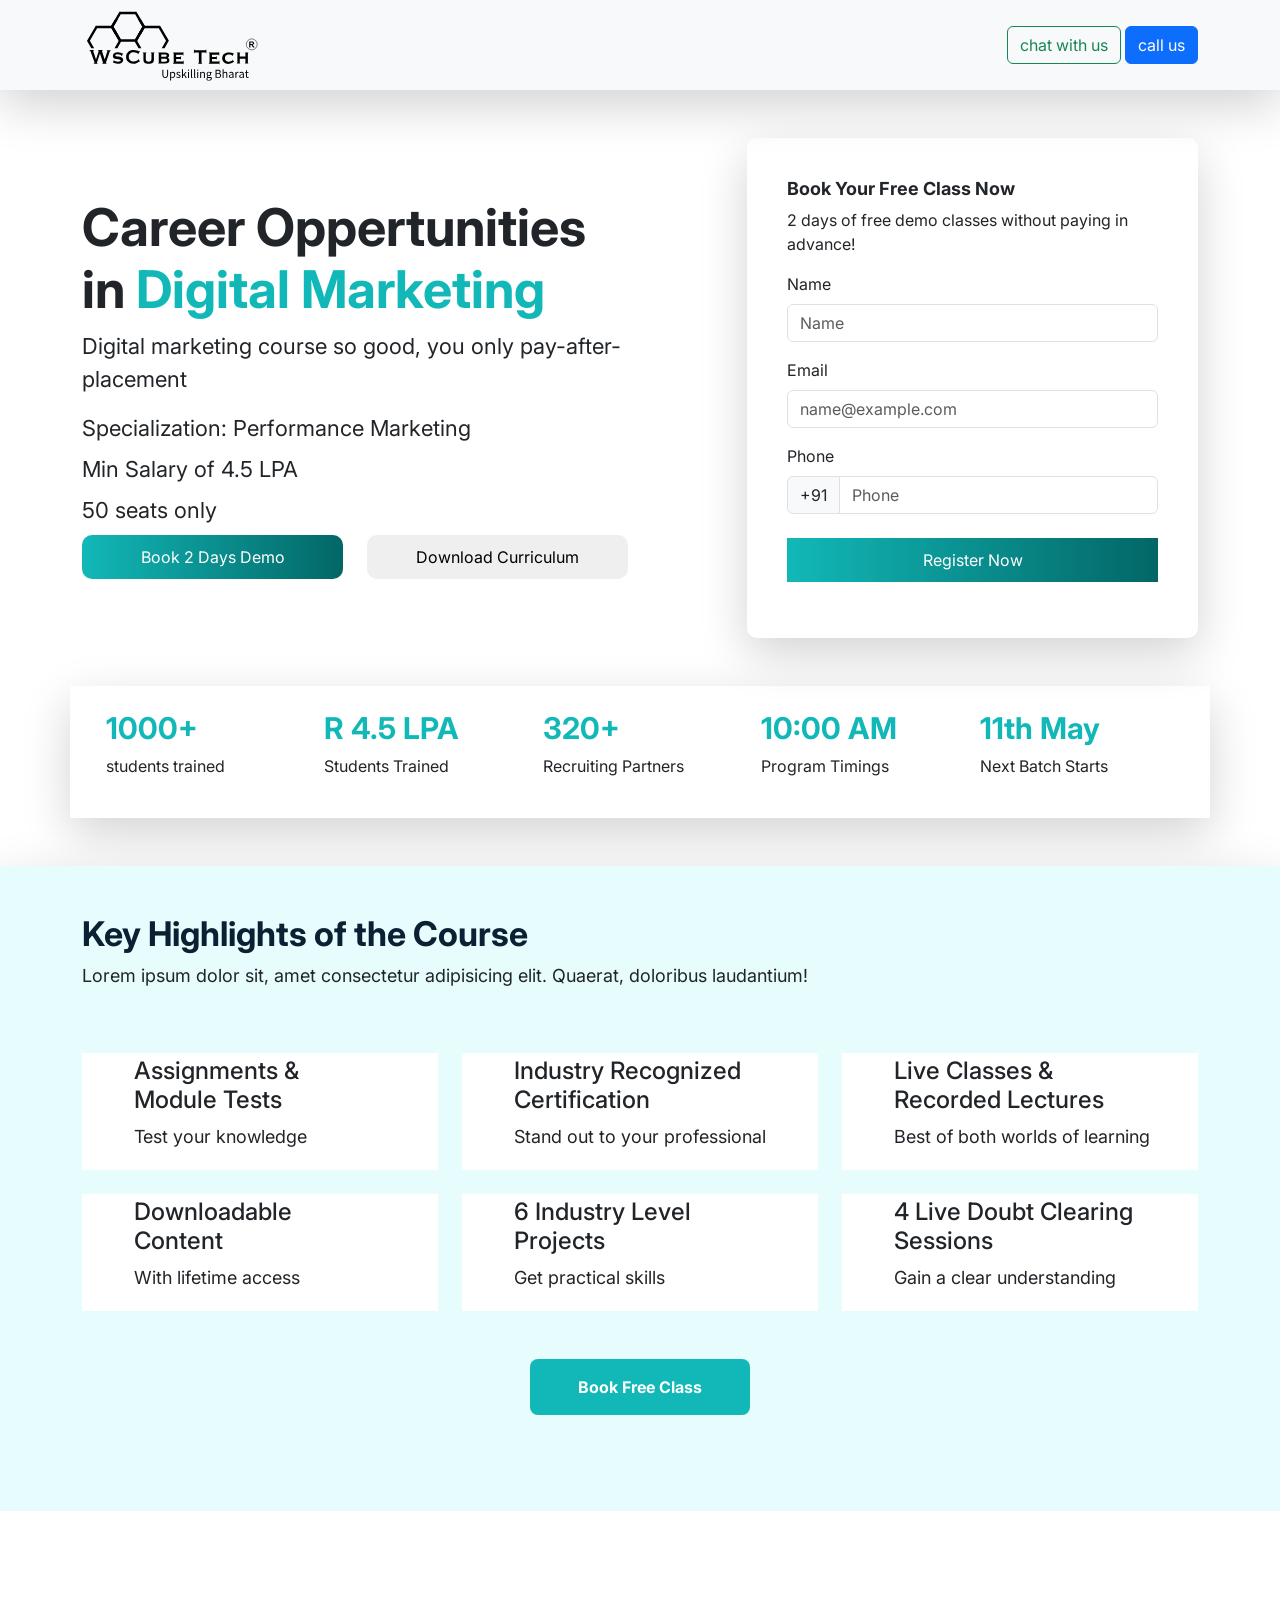
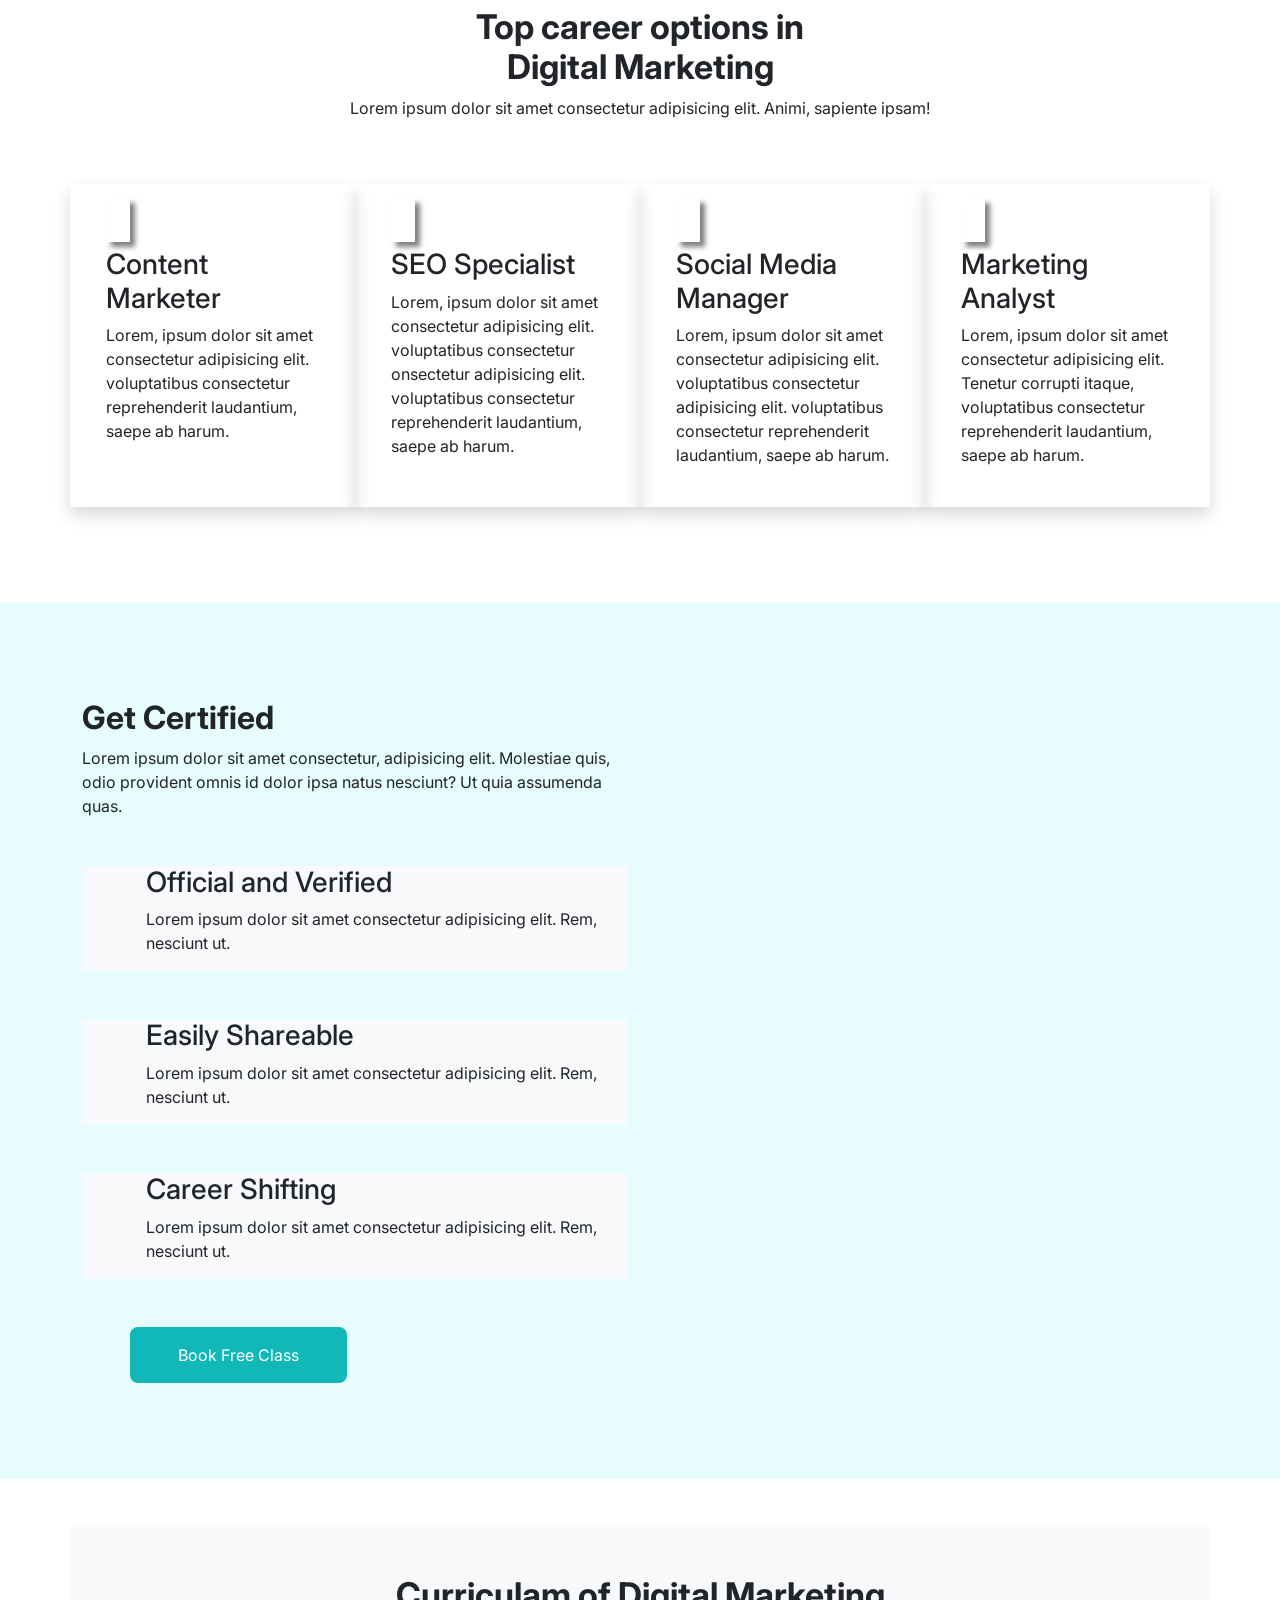
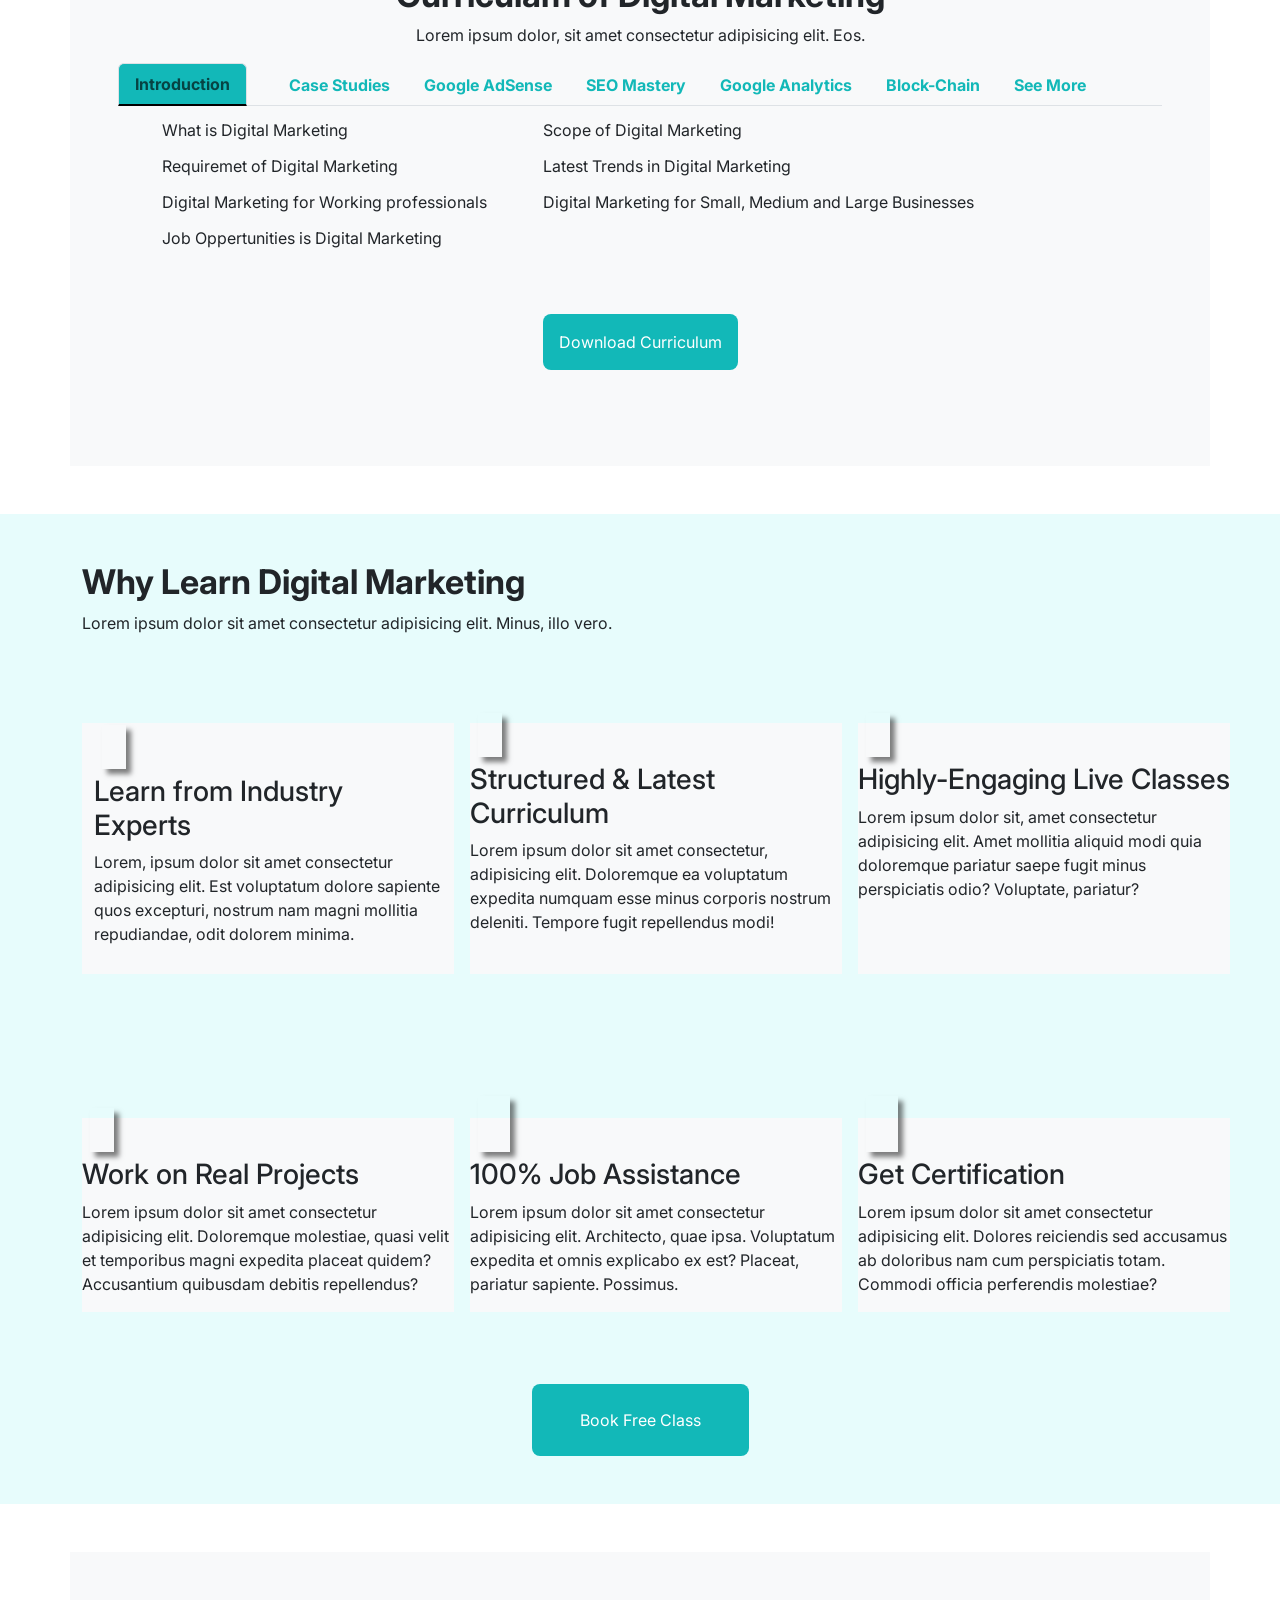
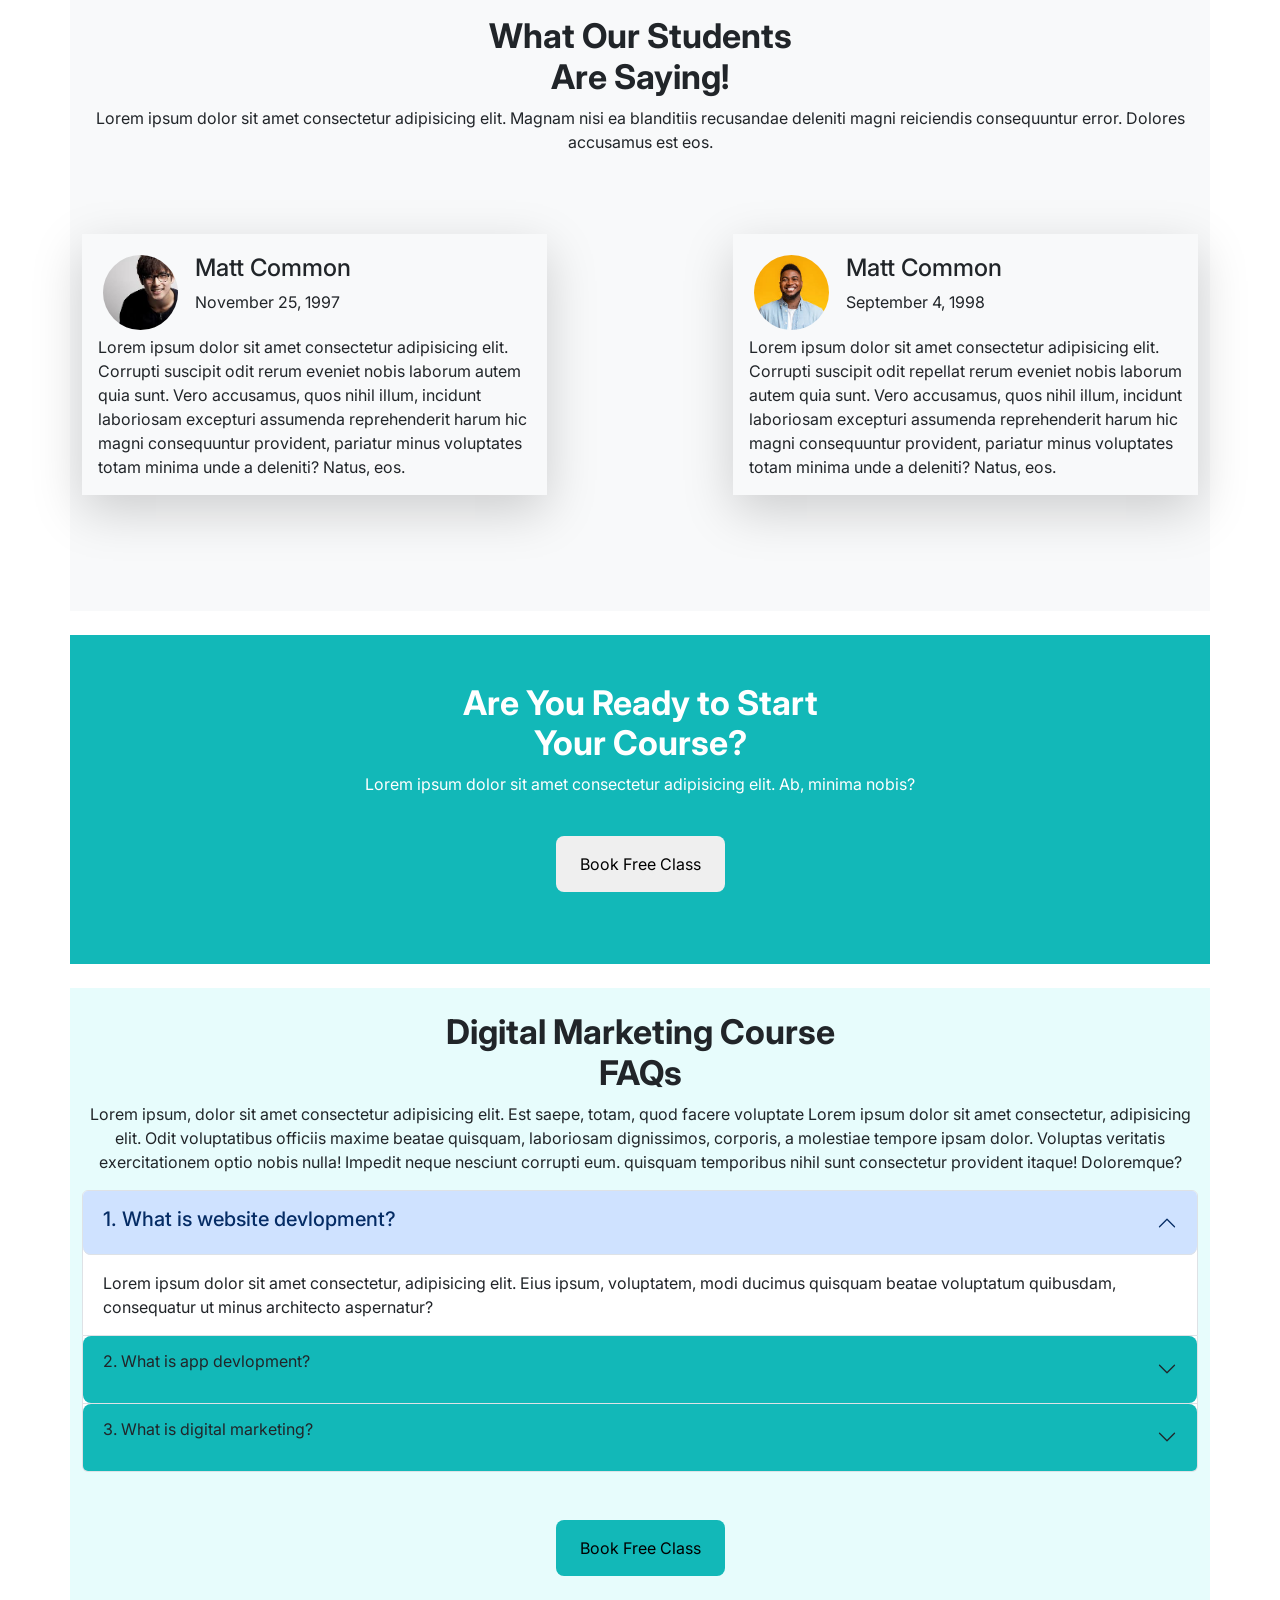
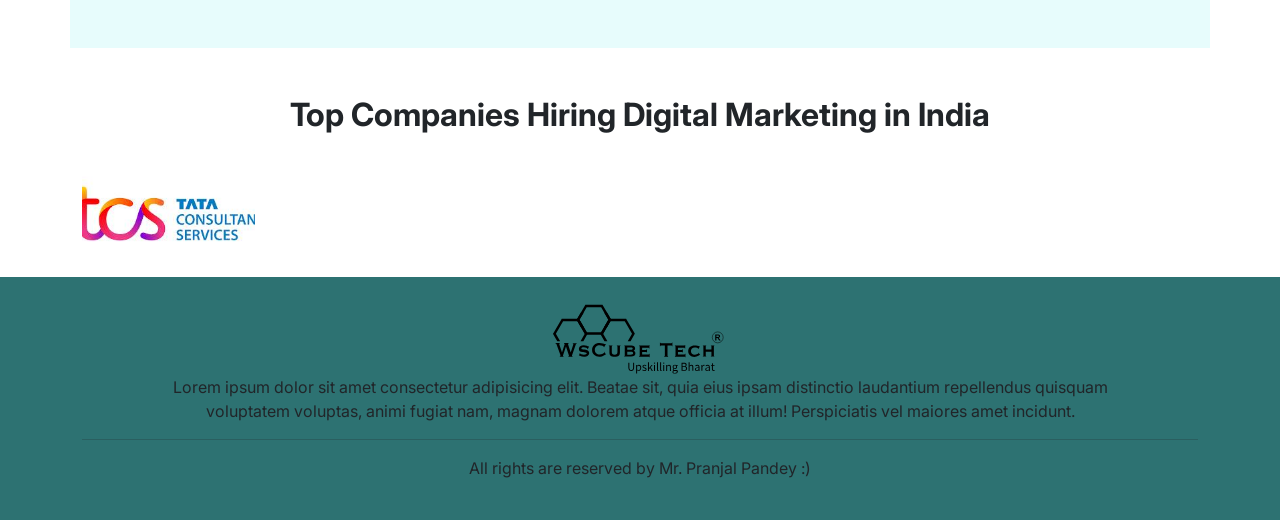
==== commit cdc981bc: "Add files via upload # WsCube Tech Website Clone  This is a responsive front-end clone of the WsCu" ====
--- a/Ws Cube Tech/home.html
+++ b/Ws Cube Tech/home.html
@@ -7,7 +7,7 @@
     <link href="https://cdn.jsdelivr.net/npm/bootstrap@5.0.2/dist/css/bootstrap.min.css" rel="stylesheet"
         integrity="sha384-EVSTQN3/azprG1Anm3QDgpJLIm9Nao0Yz1ztcQTwFspd3yD65VohhpuuCOmLASjC" crossorigin="anonymous">
     <script src="https://kit.fontawesome.com/20c5dc237a.js" crossorigin="anonymous"></script>
-    <title>Ws Cube Tech</title>
+    <title>WsCube Tech</title>
     <link rel="preconnect" href="https://fonts.googleapis.com">
     <link rel="preconnect" href="https://fonts.gstatic.com" crossorigin>
     <link
@@ -557,7 +557,7 @@
             <div class="row py-4 faqs">
                 <div class="text-center">
                     <h2>Digital Marketing Course <br> FAQs</h2>
-                    <p>Lorem ipsum, dolor sit amet consectetur adipisicing elit. Est saepe, totam, quod facere voluptate
+                    <p>Lorem ipsum, dolor sit amet consectetur adipisicing elit. Est saepe, totam, quod facere voluptate Lorem ipsum dolor sit amet consectetur, adipisicing elit. Odit voluptatibus officiis maxime beatae quisquam, laboriosam dignissimos, corporis, a molestiae tempore ipsam dolor. Voluptas veritatis exercitationem optio nobis nulla! Impedit neque nesciunt corrupti eum.
                         quisquam temporibus nihil sunt consectetur provident itaque! Doloremque?</p>
                 </div>
                 <div>
@@ -566,18 +566,13 @@
                             <h2 class="accordion-header">
                                 <button class="accordion-button" type="button" data-bs-toggle="collapse"
                                     data-bs-target="#collapseOne" aria-expanded="true" aria-controls="collapseOne">
-                                    Accordion Item #1
+                                    <h5>1. What is website devlopment?</h5>
                                 </button>
                             </h2>
                             <div id="collapseOne" class="accordion-collapse collapse show"
                                 data-bs-parent="#accordionExample">
                                 <div class="accordion-body">
-                                    <strong>This is the first item’s accordion body.</strong> It is shown by default,
-                                    until the collapse plugin adds the appropriate classes that we use to style each
-                                    element. These classes control the overall appearance, as well as the showing and
-                                    hiding via CSS transitions. You can modify any of this with custom CSS or overriding
-                                    our default variables. It’s also worth noting that just about any HTML can go within
-                                    the <code>.accordion-body</code>, though the transition does limit overflow.
+                                    Lorem ipsum dolor sit amet consectetur, adipisicing elit. Eius ipsum, voluptatem, modi ducimus quisquam beatae voluptatum quibusdam, consequatur ut minus architecto aspernatur?
                                 </div>
                             </div>
                         </div>
@@ -585,18 +580,13 @@
                             <h2 class="accordion-header">
                                 <button class="accordion-button collapsed" type="button" data-bs-toggle="collapse"
                                     data-bs-target="#collapseTwo" aria-expanded="false" aria-controls="collapseTwo">
-                                    Accordion Item #2
+                                    <p>2. What is app devlopment?</p> 
                                 </button>
                             </h2>
                             <div id="collapseTwo" class="accordion-collapse collapse"
                                 data-bs-parent="#accordionExample">
                                 <div class="accordion-body">
-                                    <strong>This is the second item’s accordion body.</strong> It is hidden by default,
-                                    until the collapse plugin adds the appropriate classes that we use to style each
-                                    element. These classes control the overall appearance, as well as the showing and
-                                    hiding via CSS transitions. You can modify any of this with custom CSS or overriding
-                                    our default variables. It’s also worth noting that just about any HTML can go within
-                                    the <code>.accordion-body</code>, though the transition does limit overflow.
+                                    Lorem ipsum dolor sit amet, consectetur adipisicing elit. Hic ex vero nihil suscipit quos, similique cupiditate eum obcaecati! Quo architecto id necessitatibus ullam debitis numquam aliquid? Modi nihil illum placeat quidem enim. Et?
                                 </div>
                             </div>
                         </div>
@@ -604,18 +594,13 @@
                             <h2 class="accordion-header">
                                 <button class="accordion-button collapsed" type="button" data-bs-toggle="collapse"
                                     data-bs-target="#collapseThree" aria-expanded="false" aria-controls="collapseThree">
-                                    Accordion Item #3
+                                    <p>3. What is digital marketing?</p>
                                 </button>
                             </h2>
                             <div id="collapseThree" class="accordion-collapse collapse"
                                 data-bs-parent="#accordionExample">
                                 <div class="accordion-body">
-                                    <strong>This is the third item’s accordion body.</strong> It is hidden by default,
-                                    until the collapse plugin adds the appropriate classes that we use to style each
-                                    element. These classes control the overall appearance, as well as the showing and
-                                    hiding via CSS transitions. You can modify any of this with custom CSS or overriding
-                                    our default variables. It’s also worth noting that just about any HTML can go within
-                                    the <code>.accordion-body</code>, though the transition does limit overflow.
+                                    Lorem ipsum dolor sit amet consectetur adipisicing elit. Odio ipsam incidunt, facere quidem illo numquam non minima, aperiam ea soluta id quia beatae tenetur recusandae aliquid iste ab dignissimos totam fugit. Ab, et?
                                 </div>
                             </div>
                         </div>
@@ -658,7 +643,7 @@
                         laudantium repellendus quisquam <br>voluptatem voluptas, animi fugiat nam, magnam dolorem atque
                         officia at illum! Perspiciatis vel maiores amet incidunt.</p>
                     <hr>
-                    <p>All rights are reserved by Mr. Pranjal Pandey :-</p>
+                    <p>All rights are reserved by Mr. Pranjal Pandey :&#41; </p>
                 </div>
             </div>
         </div>
